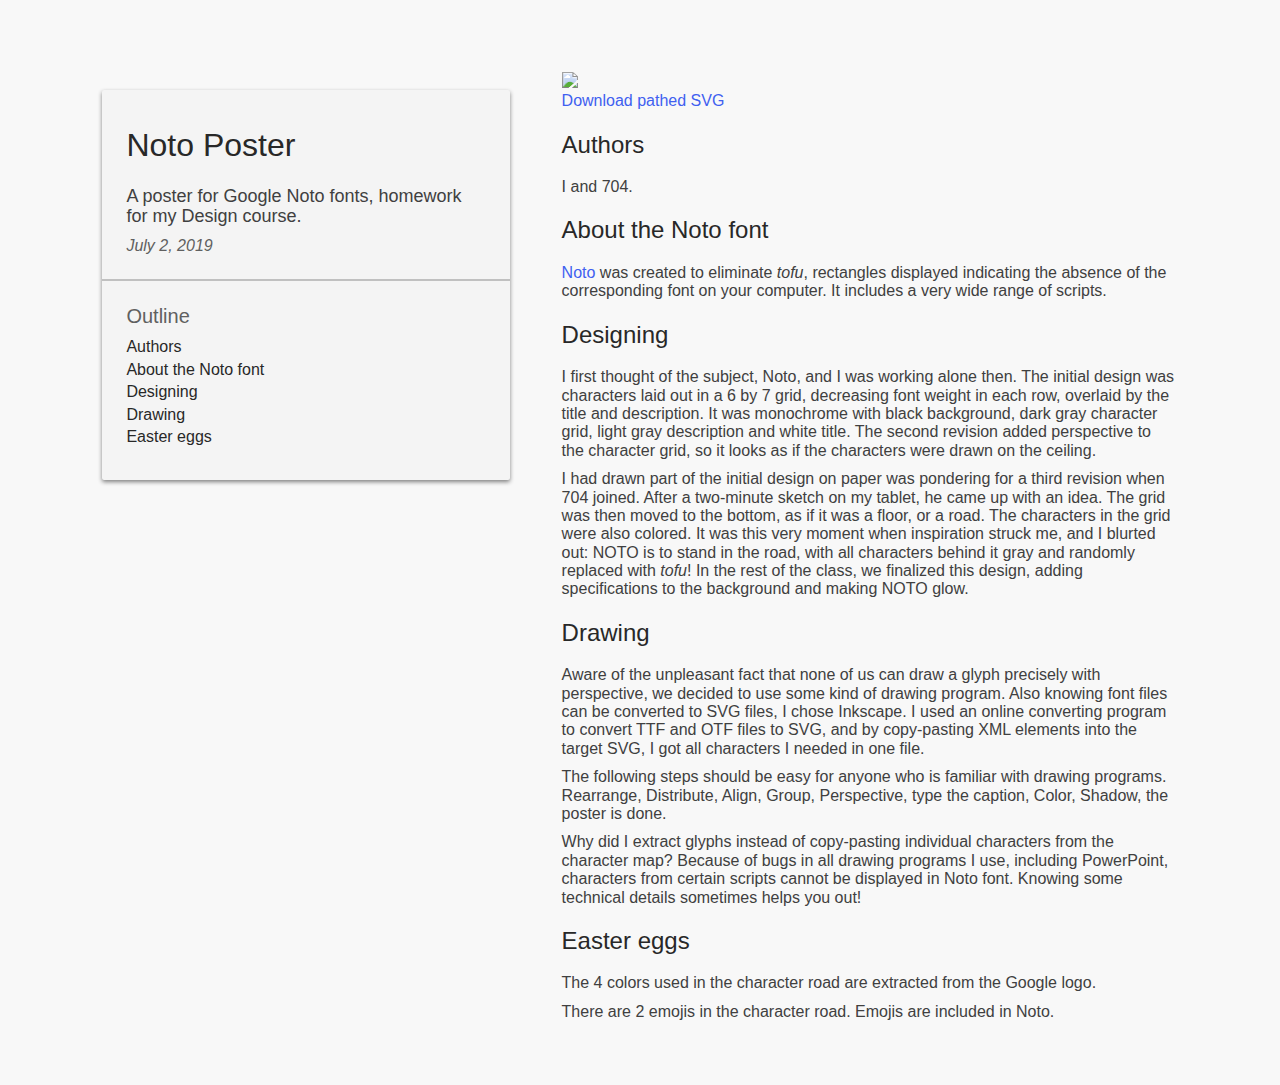
==== blog/noto-poster-en.html @ 274f96ef "Update noto-poster-en.html" ====
<!DOCTYPE html>
<html lang="en-US">
    <head>
        <meta content="text/html; charset=UTF-8">
        <meta name="viewport" content="width=device-width, initial-scale=1">
        <link rel="stylesheet" href="../css/normalize.css">
        <link rel="stylesheet" href="../css/style.css">
        <title>Noto Poster</title>
    </head>
    <body>
        <div class="wrapper">
            <div class="blog-outline">
                <h1>Noto Poster</h1>
                <p class="blog-outline-description">A poster for Google Noto fonts, homework for my Design course.</p>
                <p class="blog-outline-date">July 2, 2019</p>
                <hr class="blog-outline-divider">
                <p class="blog-outline-label">Outline</p>
                <ul class="blog-outline-list">
                <li class="blog-outline-li"><a href="#authors">Authors</a></li>
                <li class="blog-outline-li"><a href="#about-the-noto-font">About the Noto font</a></li>
                <li class="blog-outline-li"><a href="#designing">Designing</a></li>
                <li class="blog-outline-li"><a href="#drawing">Drawing</a></li>
                <li class="blog-outline-li"><a href="#easter-eggs">Easter eggs</a></li>
                </ul>
            </div>
            <div class="blog-content">
                <img src="../assets/poster-pathed.svg" class="img-full-width"/>
                <p><a class="a" href="../assets/poster-pathed.svg" download>Download pathed SVG</a></p>
                <h2 id="authors">Authors</h2>
                <p>I and 704.</p>
                <h2 id="about-the-noto-font">About the Noto font</h2>
                <p><a class="a" href="https://google.com/get/noto">Noto</a> was created to eliminate <cite>tofu</cite>, rectangles displayed indicating the absence of the corresponding font on your computer. It includes a very wide range of scripts.</p>
                <h2 id="designing">Designing</h2>
                <p>I first thought of the subject, Noto, and I was working alone then. The initial design was characters laid out in a 6 by 7 grid, decreasing font weight in each row, overlaid by the title and description. It was monochrome with black background, dark gray character grid, light gray description and white title. The second revision added perspective to the character grid, so it looks as if the characters were drawn on the ceiling.</p>
                <p>I had drawn part of the initial design on paper was pondering for a third revision when 704 joined. After a two-minute sketch on my tablet, he came up with an idea. The grid was then moved to the bottom, as if it was a floor, or a road. The characters in the grid were also colored. It was this very moment when inspiration struck me, and I blurted out: NOTO is to stand in the road, with all characters behind it gray and randomly replaced with <cite>tofu</cite>! In the rest of the class, we finalized this design, adding specifications to the background and making NOTO glow.</p>
                <h2 id="drawing">Drawing</h2>
                <p>Aware of the unpleasant fact that none of us can draw a glyph precisely with perspective, we decided to use some kind of drawing program. Also knowing font files can be converted to SVG files, I chose Inkscape. I used an online converting program to convert TTF and OTF files to SVG, and by copy-pasting XML elements into the target SVG, I got all characters I needed in one file.</p>
                <p>The following steps should be easy for anyone who is familiar with drawing programs. Rearrange, Distribute, Align, Group, Perspective, type the caption, Color, Shadow, the poster is done.</p>
                <p>Why did I extract glyphs instead of copy-pasting individual characters from the character map? Because of bugs in all drawing programs I use, including PowerPoint, characters from certain scripts cannot be displayed in Noto font. Knowing some technical details sometimes helps you out!</p>
                <h2 id="easter-eggs">Easter eggs</h2>
                <p>The 4 colors used in the character road are extracted from the Google logo.</p>
                <p>There are 2 emojis in the character road. Emojis are included in Noto.</p>
            </div>
        </div>
    </body>
</html>
---- css/style.css ----
@charset "utf-8";

html { font-family: sans-serif; text-size-adjust: 100%; }

body { margin: 0px; color: #282828; background-color: #f8f8f8; }

h1 { font-size: 32px; font-weight: 500; }

h2 { font-size: 24px; font-weight: 500; }

h3 { font-size: 20px; font-weight: 500; }

h4 { font-size: 16px; font-weight: 500; }

h5 { font-size: 14px; font-weight: 500; }

h6 { font-size: 12px; font-weight: 500; }

p { margin-top: 0px; margin-bottom: 10px; color: #404040}

small { font-size: 90%; }

large { font-size: 115%; }

blockquote { margin-left: 2em; margin-right: 2em; margin-top: 8px; margin-bottom: 12px; color: #606060; font-style: italic; }

ul, ol { padding-left: 2em; margin-top: 0px; margin-bottom: 10px; }

dd { margin-left: 0px; }

a  { color: inherit; text-decoration: none; }
.a { color: #4060f0; }

code { font-family: monospace; background: #e0e0e0; border-radius:4px; padding: 0px 4px; font-size: 115%; }

.wrapper { display: flex; }

@media screen and (min-width: 800px) {
    .wrapper { flex-direction: row; align-items: flex-start; }
    .blog-index { flex: 1.5 0.75 30%; margin: 8vh 8vw 6vh 2vw; }
    .blog-content { flex: 1.5 0.75 30%; margin: 8vh 8vw 6vh 2vw; }
    .profile { flex: 1.5 0.75 10%; margin: 8vh 2vw 6vh 8vw; }
    .blog-outline { flex: 1.5 0.75 10%; margin: 10vh 2vw 6vh 8vw; padding: 16px 24px 24px 24px; background-color: #f4f4f4; border-radius: 2px; box-shadow: 0px 2px 4px #808080; height: }
    .blog-index-entry { padding: 24px; max-width: 540px; }
    .blog-index-entry-divider { background-color: #c0c0c0; height: 2px; border-style: none; margin: 16px -24px; }
    .blog-outline-divider { background-color: #c0c0c0; height: 2px; border-style: none; margin: 24px -24px; }
    .blog-index-entry-a { margin: 0px 0px 24px 0px; }
}

@media screen and (max-width: 800px) {
    .wrapper { flex-direction: column; margin: auto; max-width: 540px; }
    .blog-index { margin: 0px 24px; }
    .blog-content { margin: 0px 24px 32px 24px; }
    .profile { margin: 40px 24px; }
    .blog-outline { margin: 40px 24px; padding: 12px 24px 20px 24px; background-color: #f4f4f4; border-radius: 2px; box-shadow: 0px 2px 4px #808080; }
    .blog-index-entry { padding: 20px; max-width: 540px; }
    .blog-index-entry-divider { background-color: #c0c0c0; height: 2px; border-style: none; margin: 16px -20px; }
    .blog-outline-divider { background-color: #c0c0c0; height: 2px; border-style: none; margin: 20px -24px; }
    .blog-index-entry-a { margin: 0px 0px 20px 0px; }
}

.profile { order: 1; }
.profile-name {  }
.profile-description { font-size: 20px; }
.profile-contact { margin-top: 32px; }
.blog-index { order: 2; display: flex; flex-direction: column-reverse; }
.blog-index-entry { background-color: #f4f4f4; border-radius: 2px; box-shadow: 0px 2px 4px #808080; transition: 0.2s; }
.blog-index-entry:hover  { background-color: #fafafa; box-shadow: 0px 6px 12px #808080; transition: 0.2s; }
.blog-index-entry:active { background-color: #ffffff; box-shadow: 0px 6px 16px #808080; transition: 0.1s; }
.blog-index-entry-language { display: inline-block; float: right; font-weight: 600; color: #606060; }
.blog-index-entry-title { margin: 0px 0px 12px 0px; display: inline-block; }
.blog-index-entry-description { margin-bottom: 16px; }
.blog-index-entry-date { color: #606060; font-style: italic; margin: 0px; }
.blog-outline-date { color: #606060; font-style: italic; }
.blog-outline-list { list-style: none; padding-left: 0; }
.blog-outline-li { margin-bottom: 4px; }
.blog-outline-label { color: #606060; font-size: 20px; font-weight: 500; }
.blog-outline-description { font-size: 18px; }
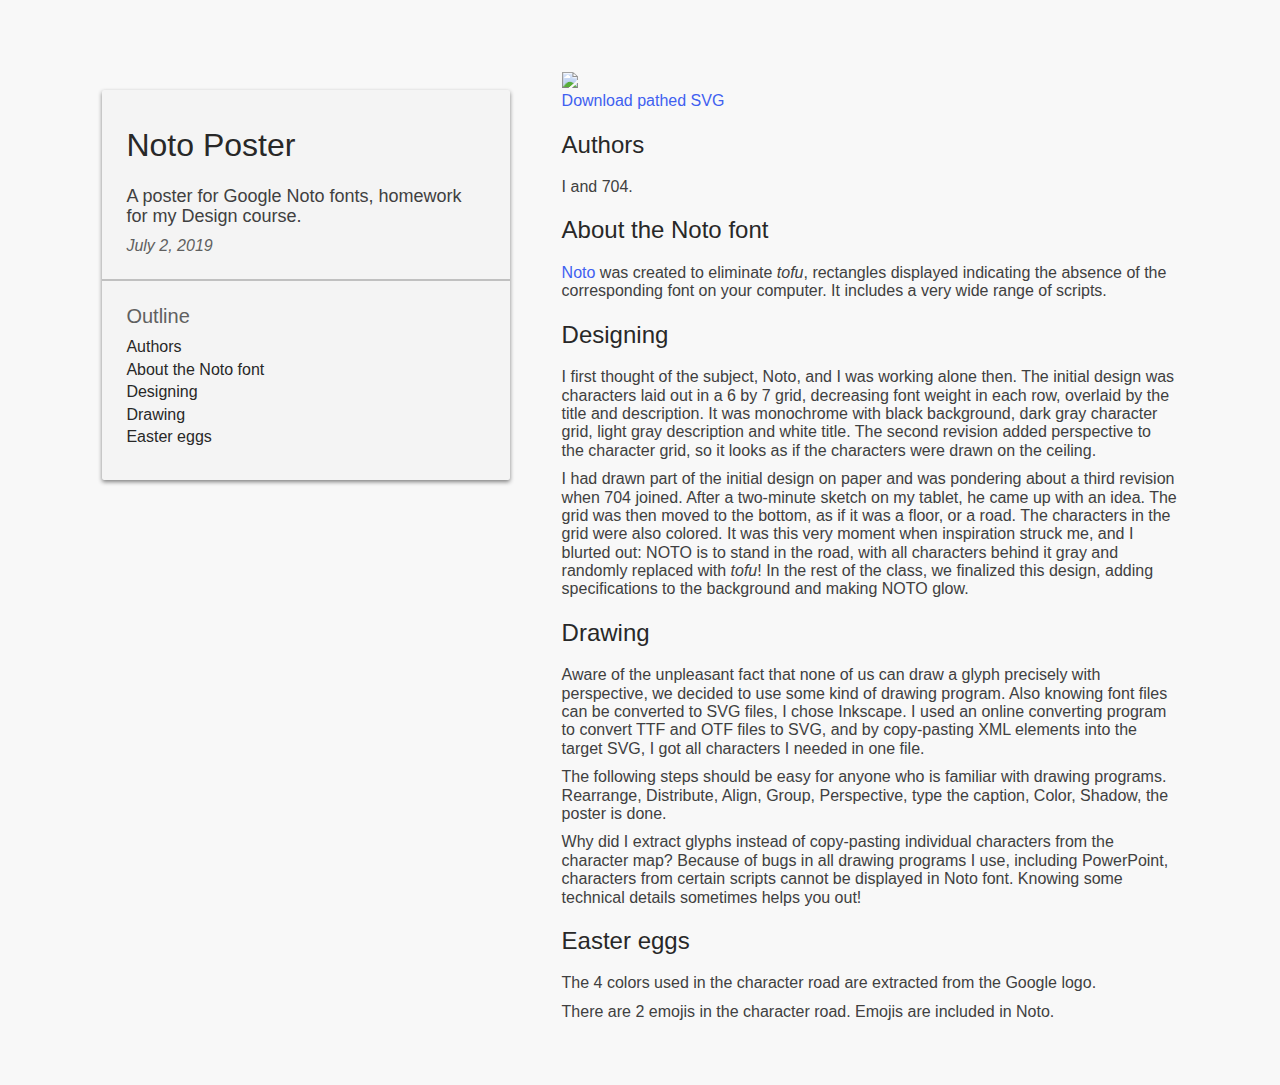
==== commit 5bebbbbe: "Update noto-poster-en.html" ====
--- a/blog/noto-poster-en.html
+++ b/blog/noto-poster-en.html
@@ -32,7 +32,7 @@
                 <p><a class="a" href="https://google.com/get/noto">Noto</a> was created to eliminate <cite>tofu</cite>, rectangles displayed indicating the absence of the corresponding font on your computer. It includes a very wide range of scripts.</p>
                 <h2 id="designing">Designing</h2>
                 <p>I first thought of the subject, Noto, and I was working alone then. The initial design was characters laid out in a 6 by 7 grid, decreasing font weight in each row, overlaid by the title and description. It was monochrome with black background, dark gray character grid, light gray description and white title. The second revision added perspective to the character grid, so it looks as if the characters were drawn on the ceiling.</p>
-                <p>I had drawn part of the initial design on paper was pondering for a third revision when 704 joined. After a two-minute sketch on my tablet, he came up with an idea. The grid was then moved to the bottom, as if it was a floor, or a road. The characters in the grid were also colored. It was this very moment when inspiration struck me, and I blurted out: NOTO is to stand in the road, with all characters behind it gray and randomly replaced with <cite>tofu</cite>! In the rest of the class, we finalized this design, adding specifications to the background and making NOTO glow.</p>
+                <p>I had drawn part of the initial design on paper and was pondering about a third revision when 704 joined. After a two-minute sketch on my tablet, he came up with an idea. The grid was then moved to the bottom, as if it was a floor, or a road. The characters in the grid were also colored. It was this very moment when inspiration struck me, and I blurted out: NOTO is to stand in the road, with all characters behind it gray and randomly replaced with <cite>tofu</cite>! In the rest of the class, we finalized this design, adding specifications to the background and making NOTO glow.</p>
                 <h2 id="drawing">Drawing</h2>
                 <p>Aware of the unpleasant fact that none of us can draw a glyph precisely with perspective, we decided to use some kind of drawing program. Also knowing font files can be converted to SVG files, I chose Inkscape. I used an online converting program to convert TTF and OTF files to SVG, and by copy-pasting XML elements into the target SVG, I got all characters I needed in one file.</p>
                 <p>The following steps should be easy for anyone who is familiar with drawing programs. Rearrange, Distribute, Align, Group, Perspective, type the caption, Color, Shadow, the poster is done.</p>
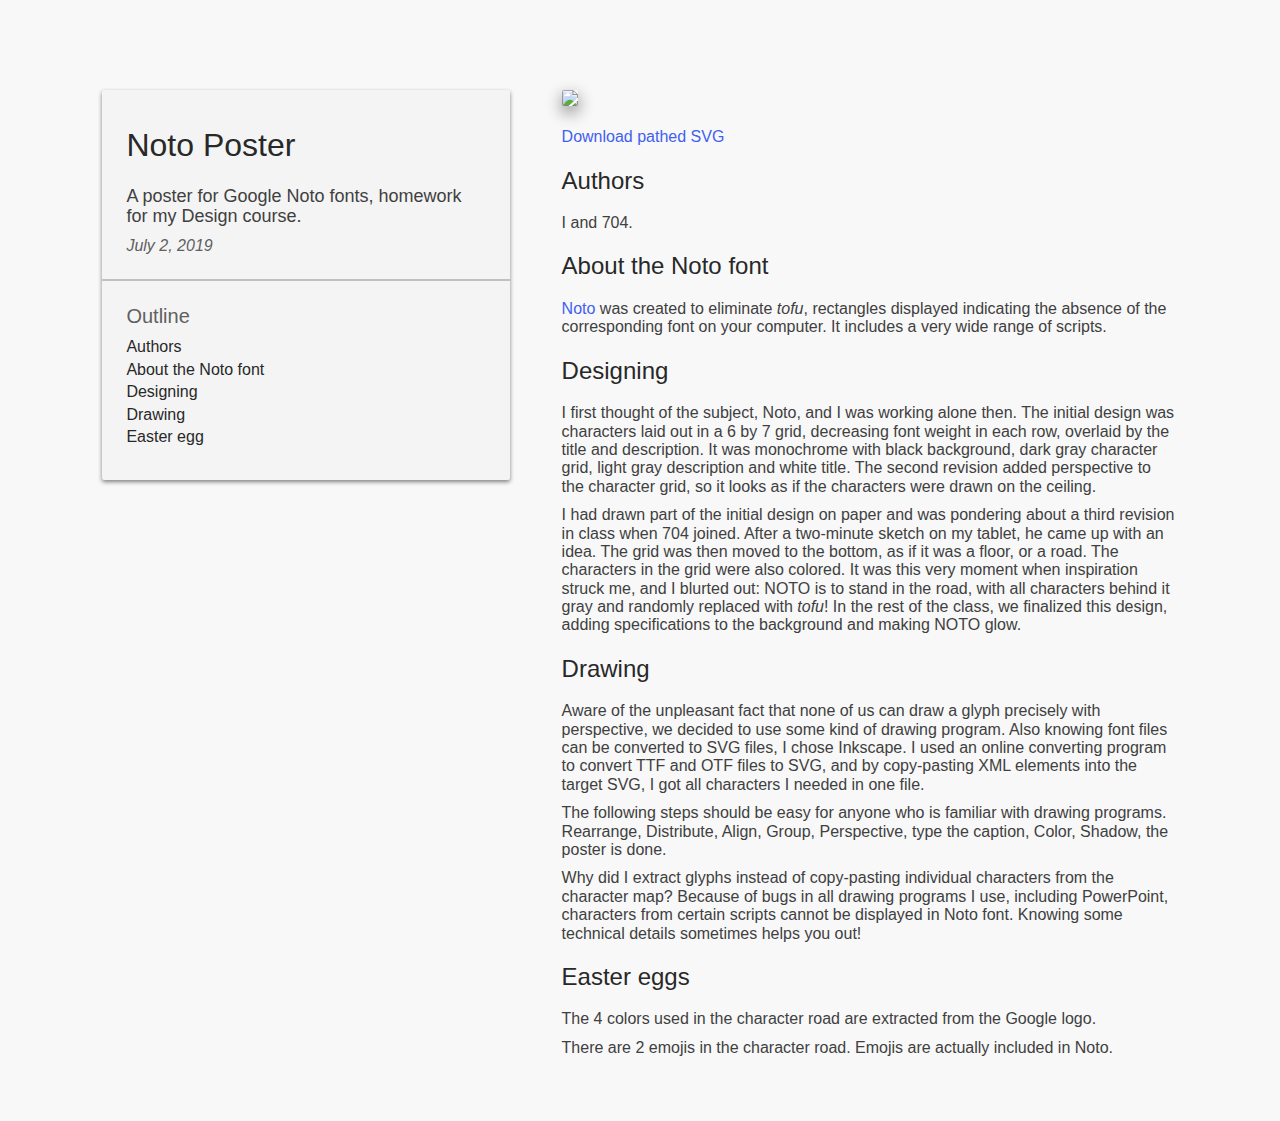
==== commit 12659702: "Update noto-poster-en.html" ====
--- a/blog/noto-poster-en.html
+++ b/blog/noto-poster-en.html
@@ -3,6 +3,7 @@
     <head>
         <meta content="text/html; charset=UTF-8">
         <meta name="viewport" content="width=device-width, initial-scale=1">
+        <meta name="theme-color" content="#f4f4f4">
         <link rel="stylesheet" href="../css/normalize.css">
         <link rel="stylesheet" href="../css/style.css">
         <title>Noto Poster</title>
@@ -20,7 +21,7 @@
                 <li class="blog-outline-li"><a href="#about-the-noto-font">About the Noto font</a></li>
                 <li class="blog-outline-li"><a href="#designing">Designing</a></li>
                 <li class="blog-outline-li"><a href="#drawing">Drawing</a></li>
-                <li class="blog-outline-li"><a href="#easter-eggs">Easter eggs</a></li>
+                <li class="blog-outline-li"><a href="#easter-egg">Easter egg</a></li>
                 </ul>
             </div>
             <div class="blog-content">
@@ -32,14 +33,14 @@
                 <p><a class="a" href="https://google.com/get/noto">Noto</a> was created to eliminate <cite>tofu</cite>, rectangles displayed indicating the absence of the corresponding font on your computer. It includes a very wide range of scripts.</p>
                 <h2 id="designing">Designing</h2>
                 <p>I first thought of the subject, Noto, and I was working alone then. The initial design was characters laid out in a 6 by 7 grid, decreasing font weight in each row, overlaid by the title and description. It was monochrome with black background, dark gray character grid, light gray description and white title. The second revision added perspective to the character grid, so it looks as if the characters were drawn on the ceiling.</p>
-                <p>I had drawn part of the initial design on paper and was pondering about a third revision when 704 joined. After a two-minute sketch on my tablet, he came up with an idea. The grid was then moved to the bottom, as if it was a floor, or a road. The characters in the grid were also colored. It was this very moment when inspiration struck me, and I blurted out: NOTO is to stand in the road, with all characters behind it gray and randomly replaced with <cite>tofu</cite>! In the rest of the class, we finalized this design, adding specifications to the background and making NOTO glow.</p>
+                <p>I had drawn part of the initial design on paper and was pondering about a third revision in class when 704 joined. After a two-minute sketch on my tablet, he came up with an idea. The grid was then moved to the bottom, as if it was a floor, or a road. The characters in the grid were also colored. It was this very moment when inspiration struck me, and I blurted out: NOTO is to stand in the road, with all characters behind it gray and randomly replaced with <cite>tofu</cite>! In the rest of the class, we finalized this design, adding specifications to the background and making NOTO glow.</p>
                 <h2 id="drawing">Drawing</h2>
                 <p>Aware of the unpleasant fact that none of us can draw a glyph precisely with perspective, we decided to use some kind of drawing program. Also knowing font files can be converted to SVG files, I chose Inkscape. I used an online converting program to convert TTF and OTF files to SVG, and by copy-pasting XML elements into the target SVG, I got all characters I needed in one file.</p>
                 <p>The following steps should be easy for anyone who is familiar with drawing programs. Rearrange, Distribute, Align, Group, Perspective, type the caption, Color, Shadow, the poster is done.</p>
                 <p>Why did I extract glyphs instead of copy-pasting individual characters from the character map? Because of bugs in all drawing programs I use, including PowerPoint, characters from certain scripts cannot be displayed in Noto font. Knowing some technical details sometimes helps you out!</p>
                 <h2 id="easter-eggs">Easter eggs</h2>
                 <p>The 4 colors used in the character road are extracted from the Google logo.</p>
-                <p>There are 2 emojis in the character road. Emojis are included in Noto.</p>
+                <p>There are 2 emojis in the character road. Emojis are actually included in Noto.</p>
             </div>
         </div>
     </body>
--- a/css/style.css
+++ b/css/style.css
@@ -3,6 +3,8 @@
 html { font-family: sans-serif; text-size-adjust: 100%; }
 
 body { margin: 0px; color: #282828; background-color: #f8f8f8; }
+
+* { -webkit-tap-highlight-color: transparent; }
 
 h1 { font-size: 32px; font-weight: 500; }
 
@@ -38,7 +40,7 @@
 @media screen and (min-width: 800px) {
     .wrapper { flex-direction: row; align-items: flex-start; }
     .blog-index { flex: 1.5 0.75 30%; margin: 8vh 8vw 6vh 2vw; }
-    .blog-content { flex: 1.5 0.75 30%; margin: 8vh 8vw 6vh 2vw; }
+    .blog-content { flex: 1.5 0.75 30%; margin: 10vh 8vw 6vh 2vw; }
     .profile { flex: 1.5 0.75 10%; margin: 8vh 2vw 6vh 8vw; }
     .blog-outline { flex: 1.5 0.75 10%; margin: 10vh 2vw 6vh 8vw; padding: 16px 24px 24px 24px; background-color: #f4f4f4; border-radius: 2px; box-shadow: 0px 2px 4px #808080; height: }
     .blog-index-entry { padding: 24px; max-width: 540px; }
@@ -65,8 +67,8 @@
 .profile-contact { margin-top: 32px; }
 .blog-index { order: 2; display: flex; flex-direction: column-reverse; }
 .blog-index-entry { background-color: #f4f4f4; border-radius: 2px; box-shadow: 0px 2px 4px #808080; transition: 0.2s; }
-.blog-index-entry:hover  { background-color: #fafafa; box-shadow: 0px 6px 12px #808080; transition: 0.2s; }
-.blog-index-entry:active { background-color: #ffffff; box-shadow: 0px 6px 16px #808080; transition: 0.1s; }
+.blog-index-entry: hover  { background-color: #fafafa; box-shadow: 0px 6px 12px #808080; transition: 0.2s; }
+.blog-index-entry: active { background-color: #ffffff; box-shadow: 0px 6px 16px #808080; transition: 0.1s; }
 .blog-index-entry-language { display: inline-block; float: right; font-weight: 600; color: #606060; }
 .blog-index-entry-title { margin: 0px 0px 12px 0px; display: inline-block; }
 .blog-index-entry-description { margin-bottom: 16px; }
@@ -75,4 +77,5 @@
 .blog-outline-list { list-style: none; padding-left: 0; }
 .blog-outline-li { margin-bottom: 4px; }
 .blog-outline-label { color: #606060; font-size: 20px; font-weight: 500; }
-.blog-outline-description { font-size: 18px; }+.blog-outline-description { font-size: 18px; }
+.img-full-width { width: 100%; border-radius: 2px; box-shadow: 0px 6px 16px #808080; margin-bottom: 18px; }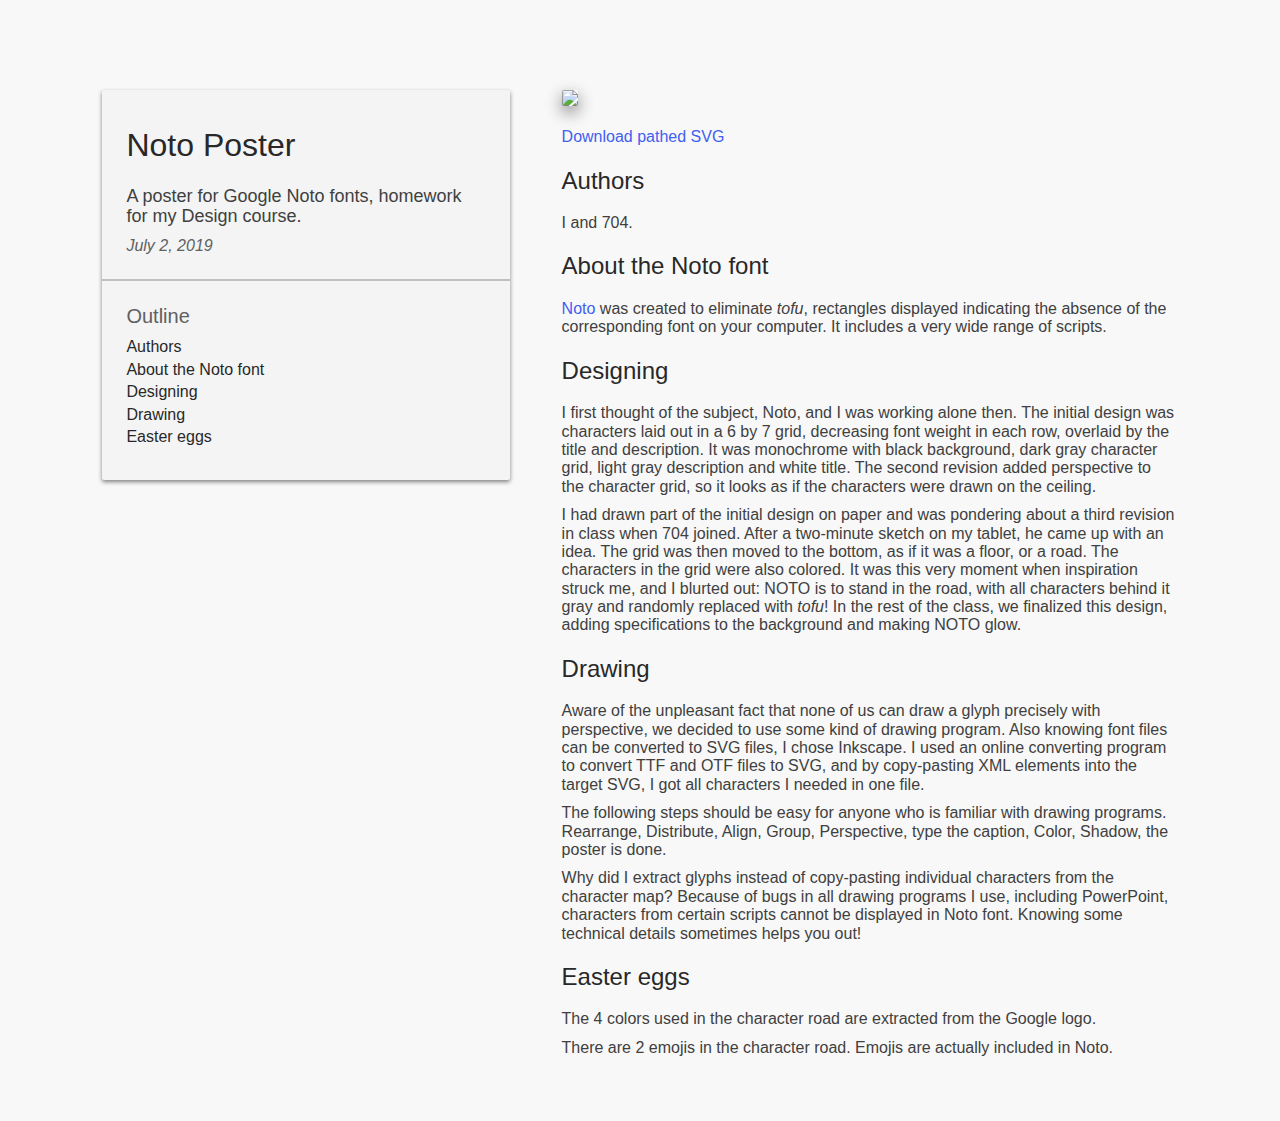
==== commit fbcf571a: "Update noto-poster-en.html" ====
--- a/blog/noto-poster-en.html
+++ b/blog/noto-poster-en.html
@@ -21,7 +21,7 @@
                 <li class="blog-outline-li"><a href="#about-the-noto-font">About the Noto font</a></li>
                 <li class="blog-outline-li"><a href="#designing">Designing</a></li>
                 <li class="blog-outline-li"><a href="#drawing">Drawing</a></li>
-                <li class="blog-outline-li"><a href="#easter-egg">Easter egg</a></li>
+                <li class="blog-outline-li"><a href="#easter-eggs">Easter eggs</a></li>
                 </ul>
             </div>
             <div class="blog-content">
